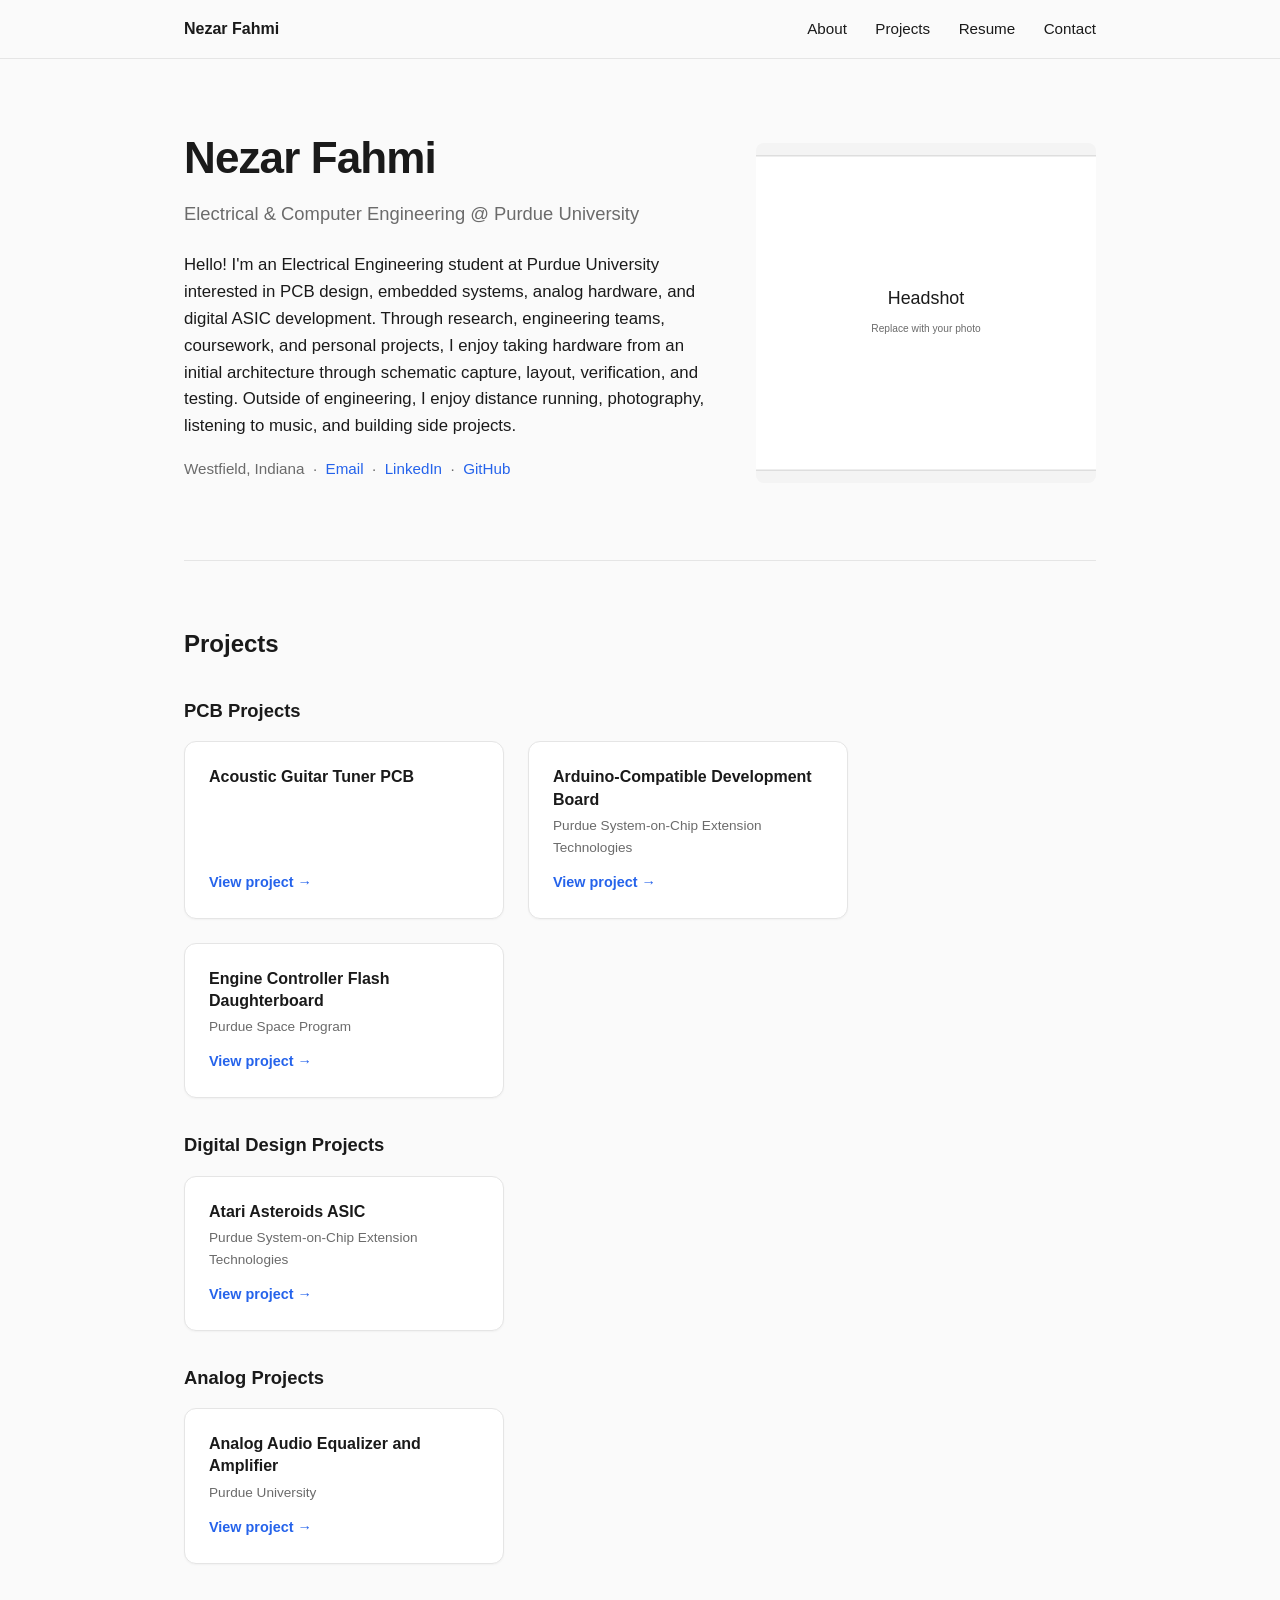
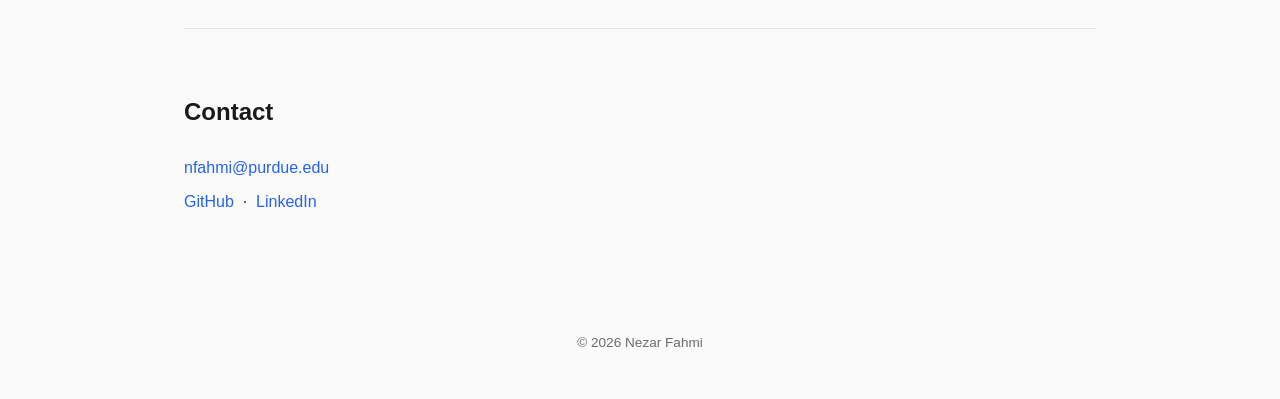
==== index.html @ a5bc90cb "update portfolio" ====
<!DOCTYPE html>
<html lang="en">
<head>
  <meta charset="UTF-8">
  <meta name="viewport" content="width=device-width, initial-scale=1.0">

  <meta
    name="description"
    content="Portfolio of Nezar Fahmi, a Purdue Electrical Engineering student focused on PCB, digital, analog, and embedded hardware design."
  >

  <title>Nezar Fahmi — Portfolio</title>

  <link rel="stylesheet" href="style.css">

  <style>
    .hero {
      display: flex;
      align-items: flex-start;
      justify-content: space-between;
      gap: 48px;
      flex-wrap: wrap;
    }

    .hero-text {
      flex: 1 1 400px;
      min-width: 0;
    }

    .hero-photo {
      flex: 0 0 auto;
      width: 340px;
      height: 340px;
      margin-top: 20px;
    }

    .hero-photo img {
      width: 340px;
      height: 340px;
      object-fit: cover;
      border-radius: 8px;
      display: block;
    }
  </style>

  <script defer>
    document.addEventListener("DOMContentLoaded", () => {
      const introItems = [
        { element: document.querySelector("header"), delay: 30 },
        { element: document.querySelector(".logo"), delay: 90 },
        { element: document.querySelector("nav"), delay: 150 },
        { element: document.querySelector(".hero h1"), delay: 220 },
        { element: document.querySelector(".tagline"), delay: 300 },
        { element: document.querySelector(".bio"), delay: 380 },
        { element: document.querySelector(".about-links"), delay: 470 },
        { element: document.querySelector(".hero-photo"), delay: 300 }
      ].filter((item) => item.element);

      introItems.forEach(({ element, delay }) => {
        element.style.setProperty("--reveal-delay", `${delay}ms`);
      });

      requestAnimationFrame(() => {
        requestAnimationFrame(() => {
          introItems.forEach(({ element }) => {
            element.classList.add("is-visible");
          });
        });
      });

      const scrollItems = [
        document.querySelector("#projects > h2"),
        ...document.querySelectorAll(".project-category"),
        ...document.querySelectorAll(".project-card"),
        document.querySelector("#contact")
      ].filter(Boolean);

      if (!("IntersectionObserver" in window)) {
        scrollItems.forEach((item) => item.classList.add("is-visible"));
        return;
      }

      const observer = new IntersectionObserver(
        (entries, activeObserver) => {
          entries.forEach((entry) => {
            if (!entry.isIntersecting) {
              return;
            }

            entry.target.classList.add("is-visible");
            activeObserver.unobserve(entry.target);
          });
        },
        {
          threshold: 0.08,
          rootMargin: "0px 0px -35px 0px"
        }
      );

      scrollItems.forEach((item) => observer.observe(item));
    });
  </script>
</head>

<body>
<header class="reveal">
  <div class="nav-inner">
    <a href="#" class="logo reveal">Nezar Fahmi</a>

    <nav class="reveal">
      <a href="#about">About</a>
      <a href="#projects">Projects</a>
      <a href="assets/resume.pdf" target="_blank">Resume</a>
      <a href="#contact">Contact</a>
    </nav>
  </div>
</header>

<main>
  <section id="about" class="hero">
    <div class="hero-text">
      <h1 class="reveal">Nezar Fahmi</h1>

      <p class="tagline reveal">
        Electrical &amp; Computer Engineering @ Purdue University
      </p>

      <p class="bio reveal">
        Hello! I'm an Electrical Engineering student at Purdue University
        interested in PCB design, embedded systems, analog hardware, and
        digital ASIC development. Through research, engineering teams,
        coursework, and personal projects, I enjoy taking hardware from an
        initial architecture through schematic capture, layout, verification,
        and testing. Outside of engineering, I enjoy distance running,
        photography, listening to music, and building side projects.
      </p>

      <p class="about-links reveal">
        Westfield, Indiana
        &nbsp;·&nbsp;
        <a href="mailto:nfahmi@purdue.edu">Email</a>
        &nbsp;·&nbsp;
        <a
          href="https://www.linkedin.com/in/nezar-fahmi"
          target="_blank"
          rel="noopener"
        >
          LinkedIn
        </a>
        &nbsp;·&nbsp;
        <a
          href="https://github.com/nezarfahmi"
          target="_blank"
          rel="noopener"
        >
          GitHub
        </a>
      </p>
    </div>

    <div class="hero-photo reveal">
      <img
        src="projects/images/headshot-placeholder.svg"
        alt="Headshot of Nezar Fahmi"
      >
    </div>
  </section>

  <section id="projects" class="projects">
    <h2 class="reveal">Projects</h2>

    <h3 class="project-category reveal">PCB Projects</h3>

    <div class="project-grid">
      <a
        class="project-card reveal"
        href="projects/acoustic-guitar-tuner.html"
      >
        <h4>Acoustic Guitar Tuner PCB</h4>
        <p class="project-meta"></p>
        <span class="view-link">View project →</span>
      </a>

      <a
        class="project-card reveal"
        href="projects/arduino-uno.html"
      >
        <h4>Arduino-Compatible Development Board</h4>
        <p class="project-meta">
          Purdue System-on-Chip Extension Technologies
        </p>
        <span class="view-link">View project →</span>
      </a>

      <a
        class="project-card reveal"
        href="projects/flash-daughterboard.html"
      >
        <h4>Engine Controller Flash Daughterboard</h4>
        <p class="project-meta">Purdue Space Program</p>
        <span class="view-link">View project →</span>
      </a>
    </div>

    <h3 class="project-category reveal">Digital Design Projects</h3>

    <div class="project-grid">
      <a
        class="project-card reveal"
        href="projects/atari-asteroids.html"
      >
        <h4>Atari Asteroids ASIC</h4>
        <p class="project-meta">
          Purdue System-on-Chip Extension Technologies
        </p>
        <span class="view-link">View project →</span>
      </a>
    </div>

    <h3 class="project-category reveal">Analog Projects</h3>

    <div class="project-grid">
      <a
        class="project-card reveal"
        href="projects/audio-equalizer.html"
      >
        <h4>Analog Audio Equalizer and Amplifier</h4>
        <p class="project-meta">Purdue University</p>
        <span class="view-link">View project →</span>
      </a>
    </div>
  </section>

  <section id="contact" class="contact reveal">
    <h2>Contact</h2>

    <p>
      <a href="mailto:nfahmi@purdue.edu">
        nfahmi@purdue.edu
      </a>
    </p>

    <p>
      <a
        href="https://github.com/nezarfahmi"
        target="_blank"
        rel="noopener"
      >
        GitHub
      </a>

      &nbsp;·&nbsp;

      <a
        href="https://www.linkedin.com/in/nezar-fahmi"
        target="_blank"
        rel="noopener"
      >
        LinkedIn
      </a>
    </p>
  </section>
</main>

<footer>
  <p>&copy; 2026 Nezar Fahmi</p>
</footer>
</body>
</html>
---- style.css ----
:root {
  --bg: #fafafa;
  --text: #1a1a1a;
  --muted: #6b6b6b;
  --accent: #2563eb;
  --border: #e5e5e5;
  --max-width: 960px;
  --radius: 12px;
}

* {
  box-sizing: border-box;
}

html {
  scroll-behavior: smooth;
}

body {
  margin: 0;
  background: var(--bg);
  color: var(--text);
  font-family: -apple-system, BlinkMacSystemFont, "Segoe UI", Roboto, Helvetica, Arial, sans-serif;
  line-height: 1.6;
  -webkit-font-smoothing: antialiased;
}

a {
  color: var(--accent);
  text-decoration: none;
}

a:hover {
  text-decoration: underline;
}

/* ---------- Header / nav ---------- */

header {
  position: sticky;
  top: 0;
  background: rgba(250, 250, 250, 0.9);
  backdrop-filter: blur(6px);
  border-bottom: 1px solid var(--border);
  z-index: 10;
}

.nav-inner {
  max-width: var(--max-width);
  margin: 0 auto;
  padding: 1rem 1.5rem;
  display: flex;
  justify-content: space-between;
  align-items: center;
}

.logo {
  font-weight: 700;
  color: var(--text);
}

nav a {
  color: var(--text);
  margin-left: 1.5rem;
  font-size: 0.95rem;
}

/* ---------- Layout shell ---------- */

main {
  max-width: var(--max-width);
  margin: 0 auto;
  padding: 0 1.5rem;
}

section {
  padding: 4rem 0;
  border-bottom: 1px solid var(--border);
}

section:last-of-type {
  border-bottom: none;
}

/* ---------- Hero ---------- */

.hero h1 {
  font-size: 2.75rem;
  margin: 0 0 0.35rem;
  letter-spacing: -0.02em;
}

.tagline {
  color: var(--muted);
  font-size: 1.15rem;
  margin: 0 0 1.5rem;
}

.bio {
  font-size: 1.05rem;
  max-width: 60ch;
}

.bio-placeholder {
  color: var(--muted);
  font-style: italic;
  font-size: 0.95rem;
}

.about-links {
  color: var(--muted);
  font-size: 0.95rem;
}

h2 {
  font-size: 1.5rem;
  margin: 0 0 1.5rem;
}

/* ---------- Project grid ---------- */

.project-grid {
  display: grid;
  grid-template-columns: repeat(2, 320px);
  justify-content: start;
  gap: 1.5rem;
}

.project-category {
  margin: 2rem 0 1rem;
  font-size: 1.15rem;
}

.project-card {
  display: flex;
  flex-direction: column;
  padding: 1.5rem;
  border: 1px solid var(--border);
  border-radius: var(--radius);
  background: #ffffff;
  color: var(--text);
  box-shadow: 0 1px 2px rgba(0, 0, 0, 0.04);
  translate: 0 0;
  transition:
    border-color 0.15s ease,
    box-shadow 0.15s ease,
    translate 0.15s ease;
}

.project-card:hover {
  border-color: var(--accent);
  translate: 0 -2px;
  box-shadow: 0 8px 20px rgba(0, 0, 0, 0.08);
  text-decoration: none;
}

.project-card h3,
.project-card h4 {
  margin: 0 0 0.25rem;
  font-size: 1rem;
  line-height: 1.4;
}

.project-meta {
  color: var(--muted);
  font-size: 0.85rem;
  margin: 0 0 0.75rem;
}

.project-card p:last-child {
  margin-bottom: 0.75rem;
  flex-grow: 1;
}

.view-link {
  display: inline-block;
  color: var(--accent);
  font-size: 0.9rem;
  font-weight: 600;
  margin-top: auto;
}

/* ---------- Project detail pages ---------- */

.back-link {
  display: inline-block;
  margin: 2rem 0 0;
  font-size: 0.9rem;
}

.project-detail h1 {
  font-size: 2rem;
  margin: 1rem 0 0.25rem;
}

.project-detail .project-meta {
  margin-bottom: 2rem;
}

.gallery {
  display: grid;
  grid-template-columns: repeat(auto-fit, minmax(240px, 1fr));
  gap: 1rem;
  margin: 1.5rem 0 2rem;
}

.gallery figure {
  margin: 0;
}

.gallery img {
  width: 100%;
  aspect-ratio: 4 / 3;
  object-fit: contain;
  background: #ffffff;
  border: 1px solid var(--border);
  border-radius: var(--radius);
  display: block;
  padding: 0.5rem;
}

.gallery figcaption {
  margin-top: 0.4rem;
  font-size: 0.8rem;
  color: var(--muted);
  text-align: center;
}

.photo-placeholder {
  aspect-ratio: 4 / 3;
  border: 1px dashed var(--border);
  border-radius: var(--radius);
  background: #f2f2f2;
  color: var(--muted);
  display: flex;
  align-items: center;
  justify-content: center;
  font-size: 0.85rem;
  text-align: center;
  padding: 1rem;
}

.project-detail h2 {
  font-size: 1.2rem;
  margin: 2rem 0 0.75rem;
}

.project-detail ul {
  padding-left: 1.25rem;
}

.project-detail li {
  margin-bottom: 0.5rem;
}

.detail-placeholder {
  color: var(--muted);
  font-style: italic;
  font-size: 0.95rem;
}

/* ---------- Contact / footer ---------- */

.contact p {
  margin: 0.5rem 0;
}

footer {
  text-align: center;
  color: var(--muted);
  font-size: 0.85rem;
  padding: 2rem 0;
}

/* ---------- Fade behavior ---------- */

.reveal {
  opacity: 0;
  transform: translateY(12px);
  transition:
    opacity 620ms cubic-bezier(0.22, 1, 0.36, 1),
    transform 620ms cubic-bezier(0.22, 1, 0.36, 1);
  transition-delay: var(--reveal-delay, 0ms);
}

.reveal.is-visible {
  opacity: 1;
  transform: translateY(0);
}

header.reveal {
  transform: translateY(-8px);
}

header.reveal.is-visible {
  transform: translateY(0);
}

.project-card.reveal {
  transition:
    opacity 620ms cubic-bezier(0.22, 1, 0.36, 1),
    transform 620ms cubic-bezier(0.22, 1, 0.36, 1),
    border-color 0.15s ease,
    box-shadow 0.15s ease,
    translate 0.15s ease;
}

.project-card.reveal:hover {
  border-color: var(--accent);
  translate: 0 -2px;
  box-shadow: 0 8px 20px rgba(0, 0, 0, 0.08);
  text-decoration: none;
}

/* ---------- Responsive ---------- */

@media (max-width: 760px) {
  .project-grid {
    grid-template-columns: repeat(2, minmax(0, 1fr));
  }
}

@media (max-width: 640px) {
  .hero h1 {
    font-size: 2rem;
  }

  section {
    padding: 2.5rem 0;
  }

  nav a {
    margin-left: 1rem;
  }

  .project-grid {
    grid-template-columns: 1fr;
  }

  .project-card {
    min-height: 0;
  }
}

@media (prefers-reduced-motion: reduce) {
  html {
    scroll-behavior: auto;
  }

  .reveal {
    opacity: 1;
    transform: none;
    transition: none;
  }

  .project-card,
  .project-card.reveal {
    transition: none;
  }
}
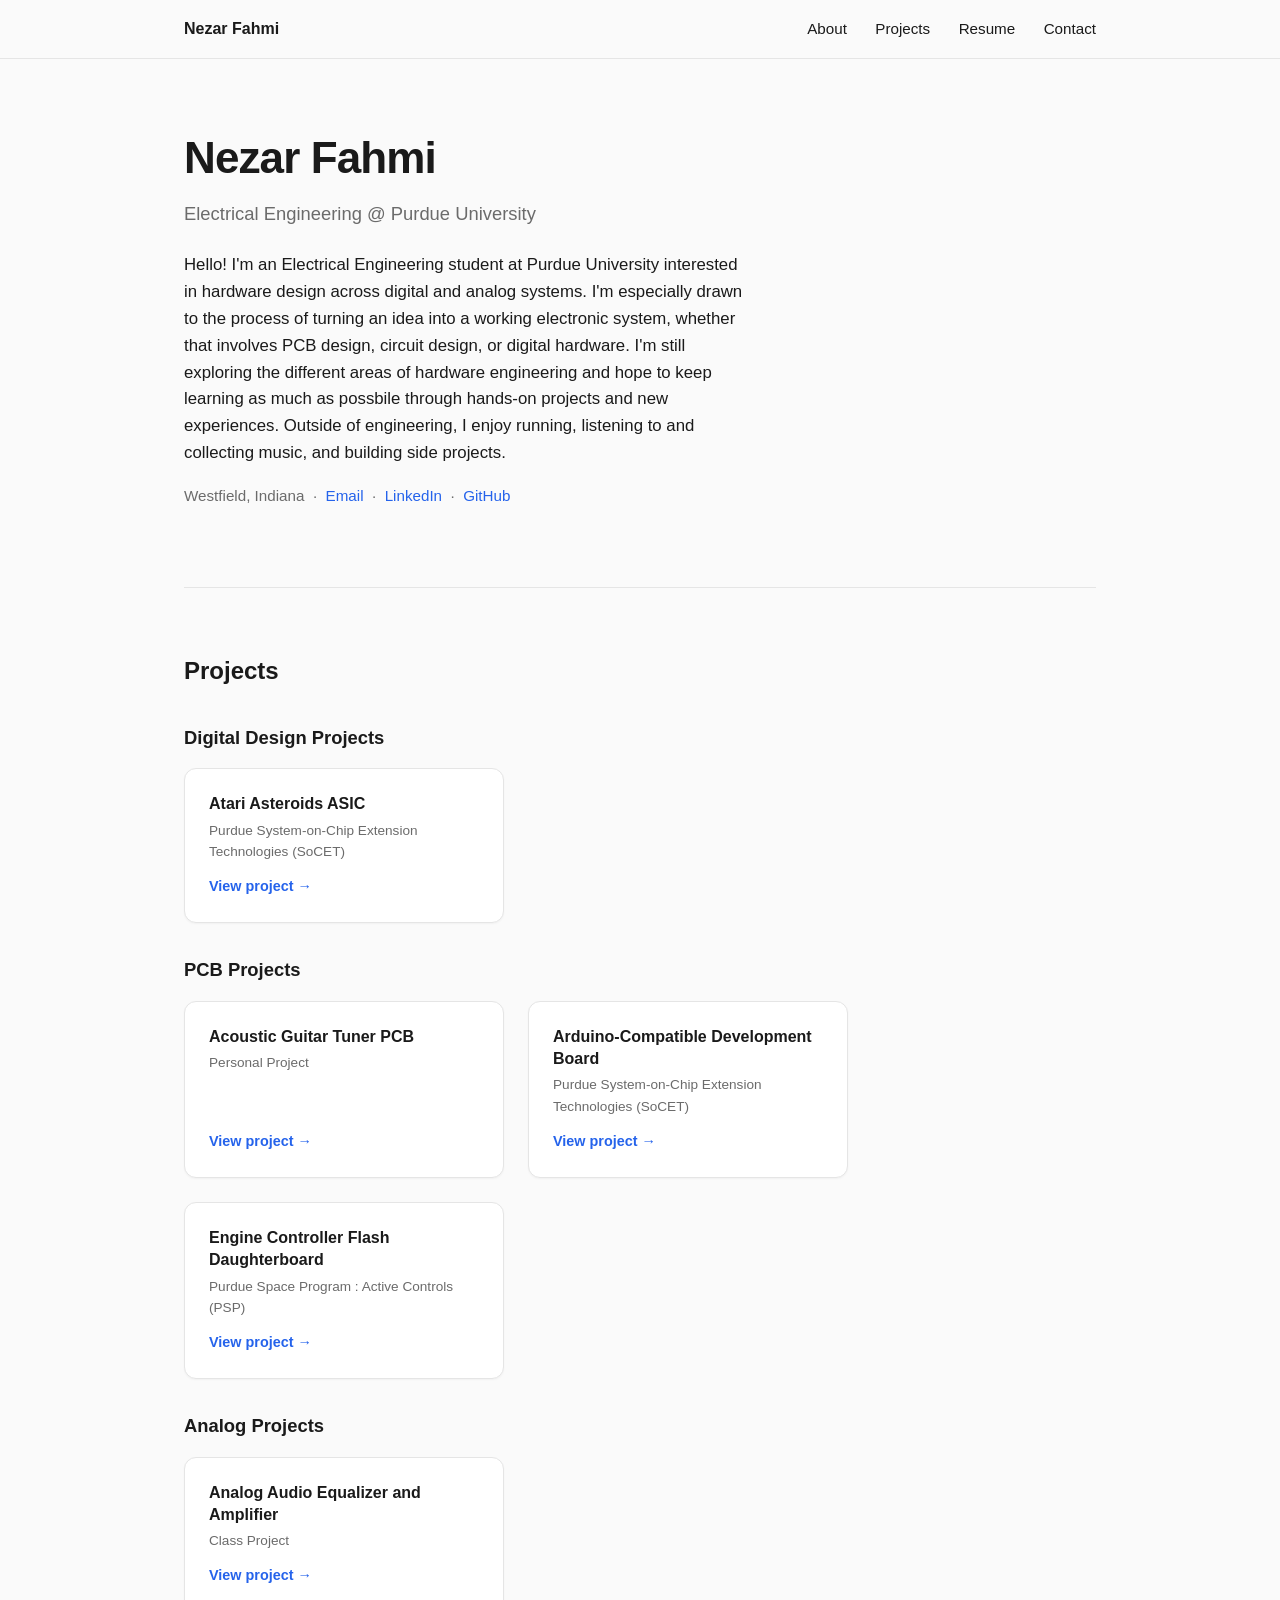
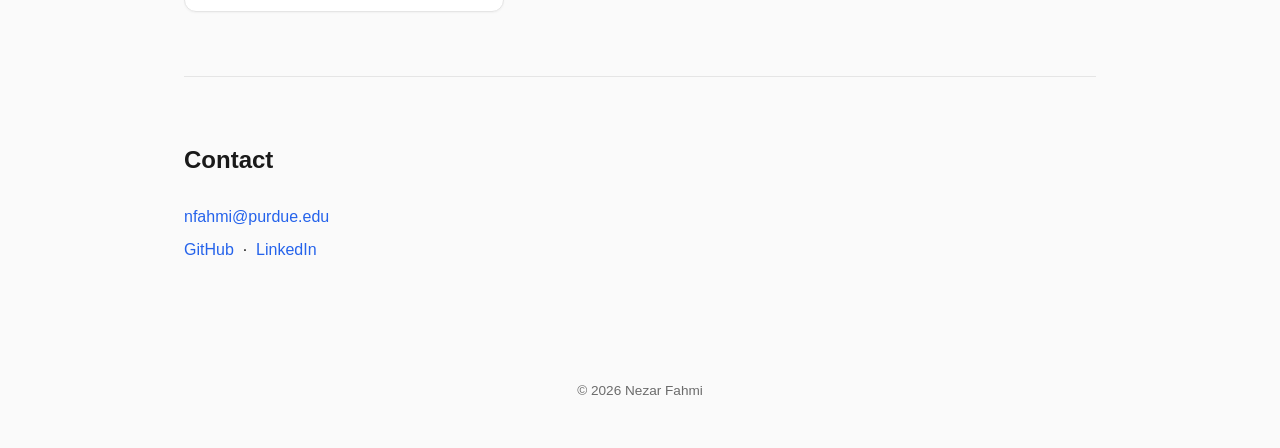
==== commit 822f988a: "update home page and audio equalizer" ====
--- a/index.html
+++ b/index.html
@@ -122,17 +122,16 @@
       <h1 class="reveal">Nezar Fahmi</h1>
 
       <p class="tagline reveal">
-        Electrical &amp; Computer Engineering @ Purdue University
+        Electrical Engineering @ Purdue University
       </p>
 
       <p class="bio reveal">
         Hello! I'm an Electrical Engineering student at Purdue University
-        interested in PCB design, embedded systems, analog hardware, and
-        digital ASIC development. Through research, engineering teams,
-        coursework, and personal projects, I enjoy taking hardware from an
-        initial architecture through schematic capture, layout, verification,
-        and testing. Outside of engineering, I enjoy distance running,
-        photography, listening to music, and building side projects.
+        interested in hardware design across digital and analog systems.
+        I'm especially drawn to the process of turning an idea into a working
+        electronic system, whether that involves PCB design, circuit design, or digital hardware.
+        I'm still exploring the different areas of hardware engineering and hope to keep learning as much as possbile
+        through hands-on projects and new experiences. Outside of engineering, I enjoy running, listening to and collecting music, and building side projects.
       </p>
 
       <p class="about-links reveal">
@@ -157,18 +156,26 @@
         </a>
       </p>
     </div>
-
-    <div class="hero-photo reveal">
-      <img
-        src="projects/images/headshot-placeholder.svg"
-        alt="Headshot of Nezar Fahmi"
-      >
-    </div>
   </section>
 
   <section id="projects" class="projects">
     <h2 class="reveal">Projects</h2>
 
+    <h3 class="project-category reveal">Digital Design Projects</h3>
+
+    <div class="project-grid">
+      <a
+        class="project-card reveal"
+        href="projects/atari-asteroids.html"
+      >
+        <h4>Atari Asteroids ASIC</h4>
+        <p class="project-meta">
+          Purdue System-on-Chip Extension Technologies (SoCET)
+        </p>
+        <span class="view-link">View project →</span>
+      </a>
+    </div>
+
     <h3 class="project-category reveal">PCB Projects</h3>
 
     <div class="project-grid">
@@ -177,7 +184,7 @@
         href="projects/acoustic-guitar-tuner.html"
       >
         <h4>Acoustic Guitar Tuner PCB</h4>
-        <p class="project-meta"></p>
+        <p class="project-meta">Personal Project</p>
         <span class="view-link">View project →</span>
       </a>
 
@@ -187,7 +194,7 @@
       >
         <h4>Arduino-Compatible Development Board</h4>
         <p class="project-meta">
-          Purdue System-on-Chip Extension Technologies
+          Purdue System-on-Chip Extension Technologies (SoCET)
         </p>
         <span class="view-link">View project →</span>
       </a>
@@ -197,35 +204,20 @@
         href="projects/flash-daughterboard.html"
       >
         <h4>Engine Controller Flash Daughterboard</h4>
-        <p class="project-meta">Purdue Space Program</p>
-        <span class="view-link">View project →</span>
-      </a>
-    </div>
-
-    <h3 class="project-category reveal">Digital Design Projects</h3>
+        <p class="project-meta">Purdue Space Program : Active Controls (PSP)</p>
+        <span class="view-link">View project →</span>
+      </a>
+    </div>
+
+    <h3 class="project-category reveal">Analog Projects</h3>
 
     <div class="project-grid">
       <a
         class="project-card reveal"
-        href="projects/atari-asteroids.html"
-      >
-        <h4>Atari Asteroids ASIC</h4>
-        <p class="project-meta">
-          Purdue System-on-Chip Extension Technologies
-        </p>
-        <span class="view-link">View project →</span>
-      </a>
-    </div>
-
-    <h3 class="project-category reveal">Analog Projects</h3>
-
-    <div class="project-grid">
-      <a
-        class="project-card reveal"
         href="projects/audio-equalizer.html"
       >
         <h4>Analog Audio Equalizer and Amplifier</h4>
-        <p class="project-meta">Purdue University</p>
+        <p class="project-meta">Class Project</p>
         <span class="view-link">View project →</span>
       </a>
     </div>
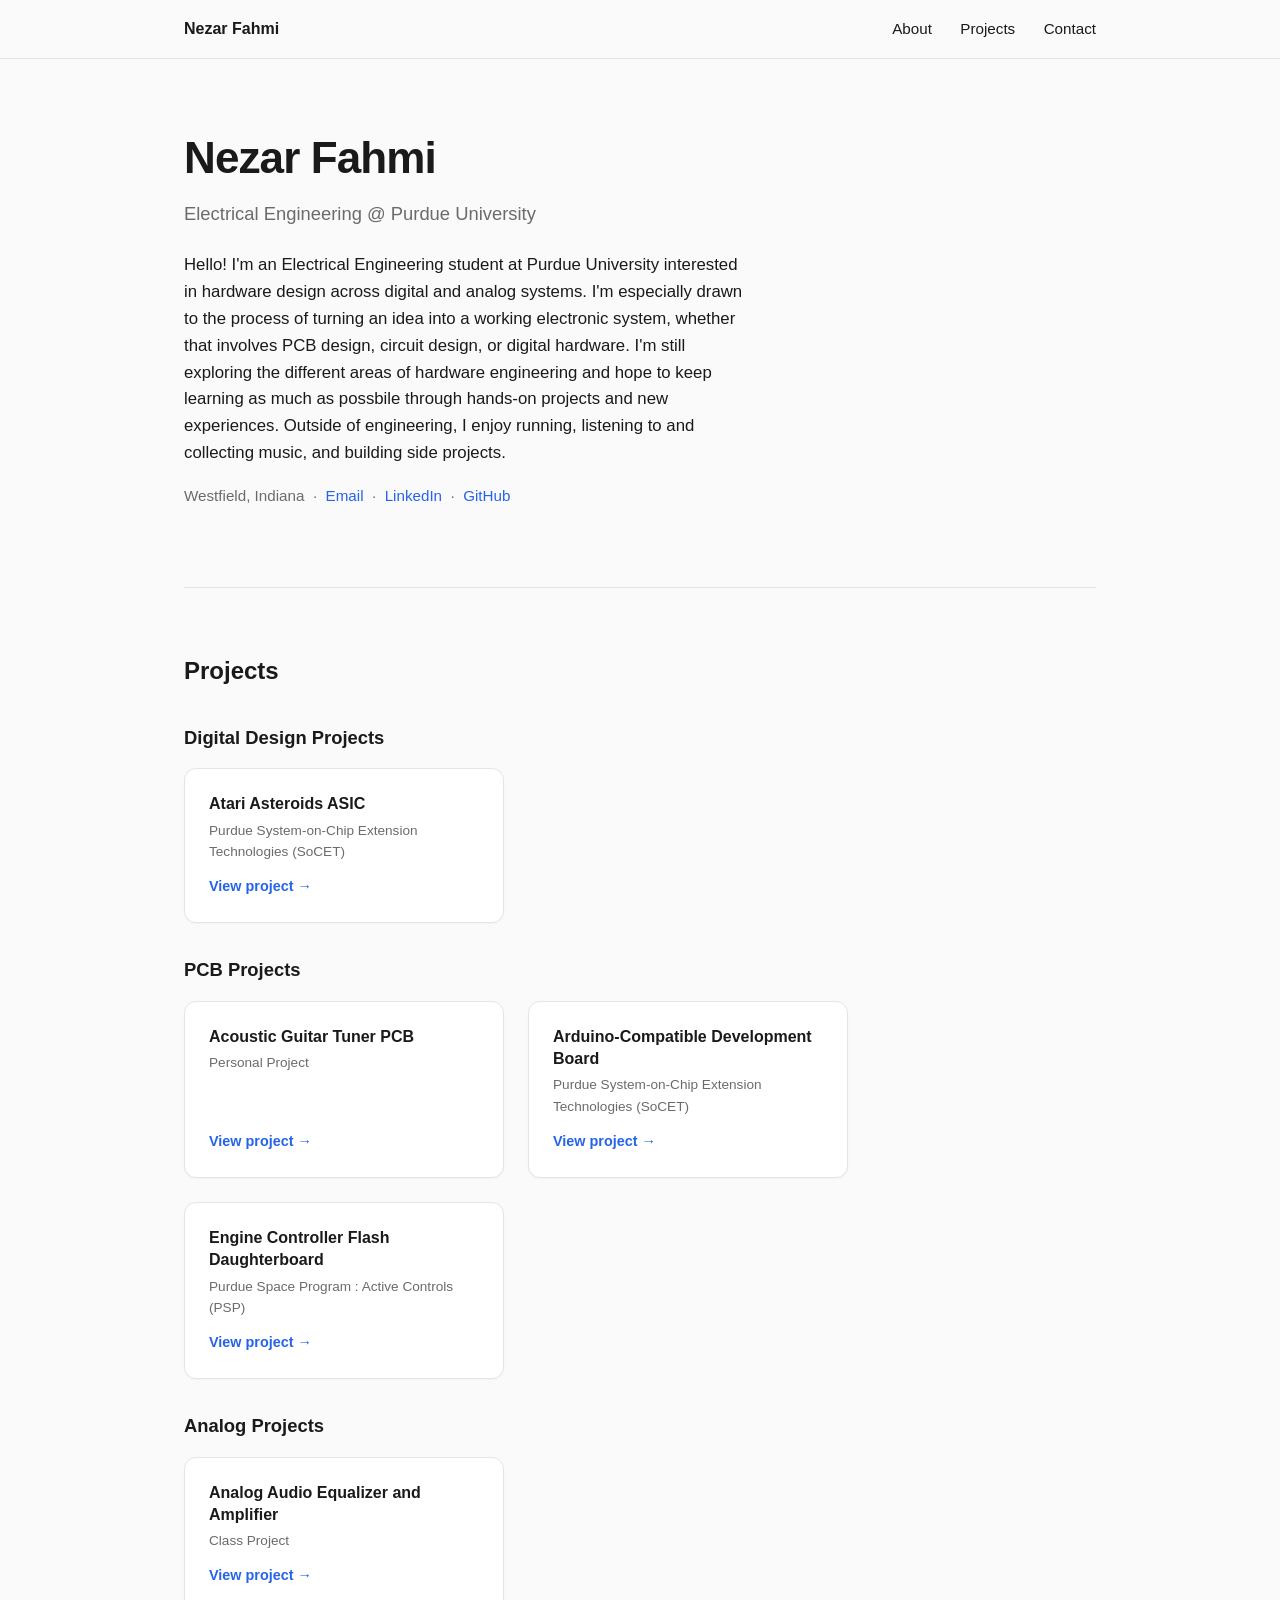
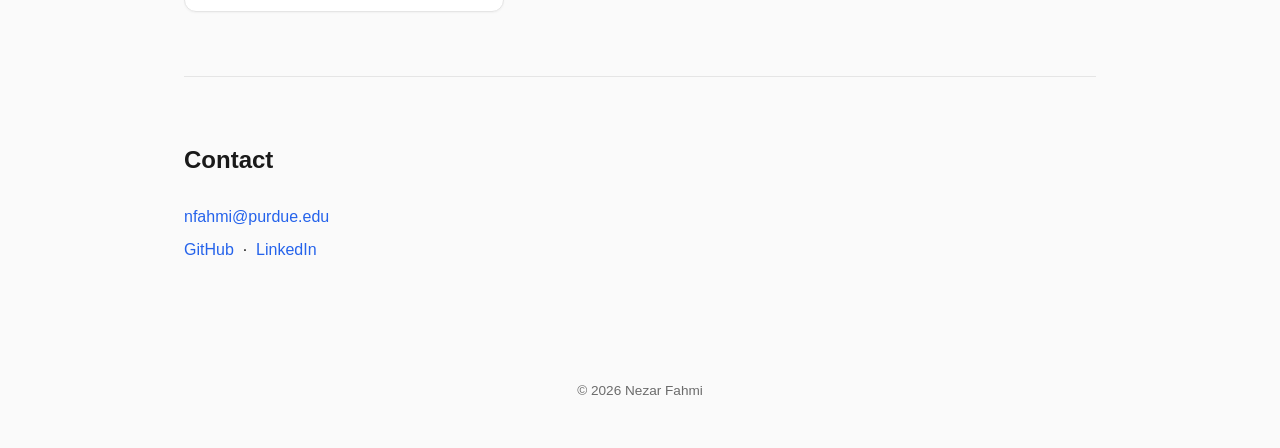
==== commit 4aaf32e0: "update ui, finish atari project" ====
--- a/index.html
+++ b/index.html
@@ -110,7 +110,6 @@
     <nav class="reveal">
       <a href="#about">About</a>
       <a href="#projects">Projects</a>
-      <a href="assets/resume.pdf" target="_blank">Resume</a>
       <a href="#contact">Contact</a>
     </nav>
   </div>
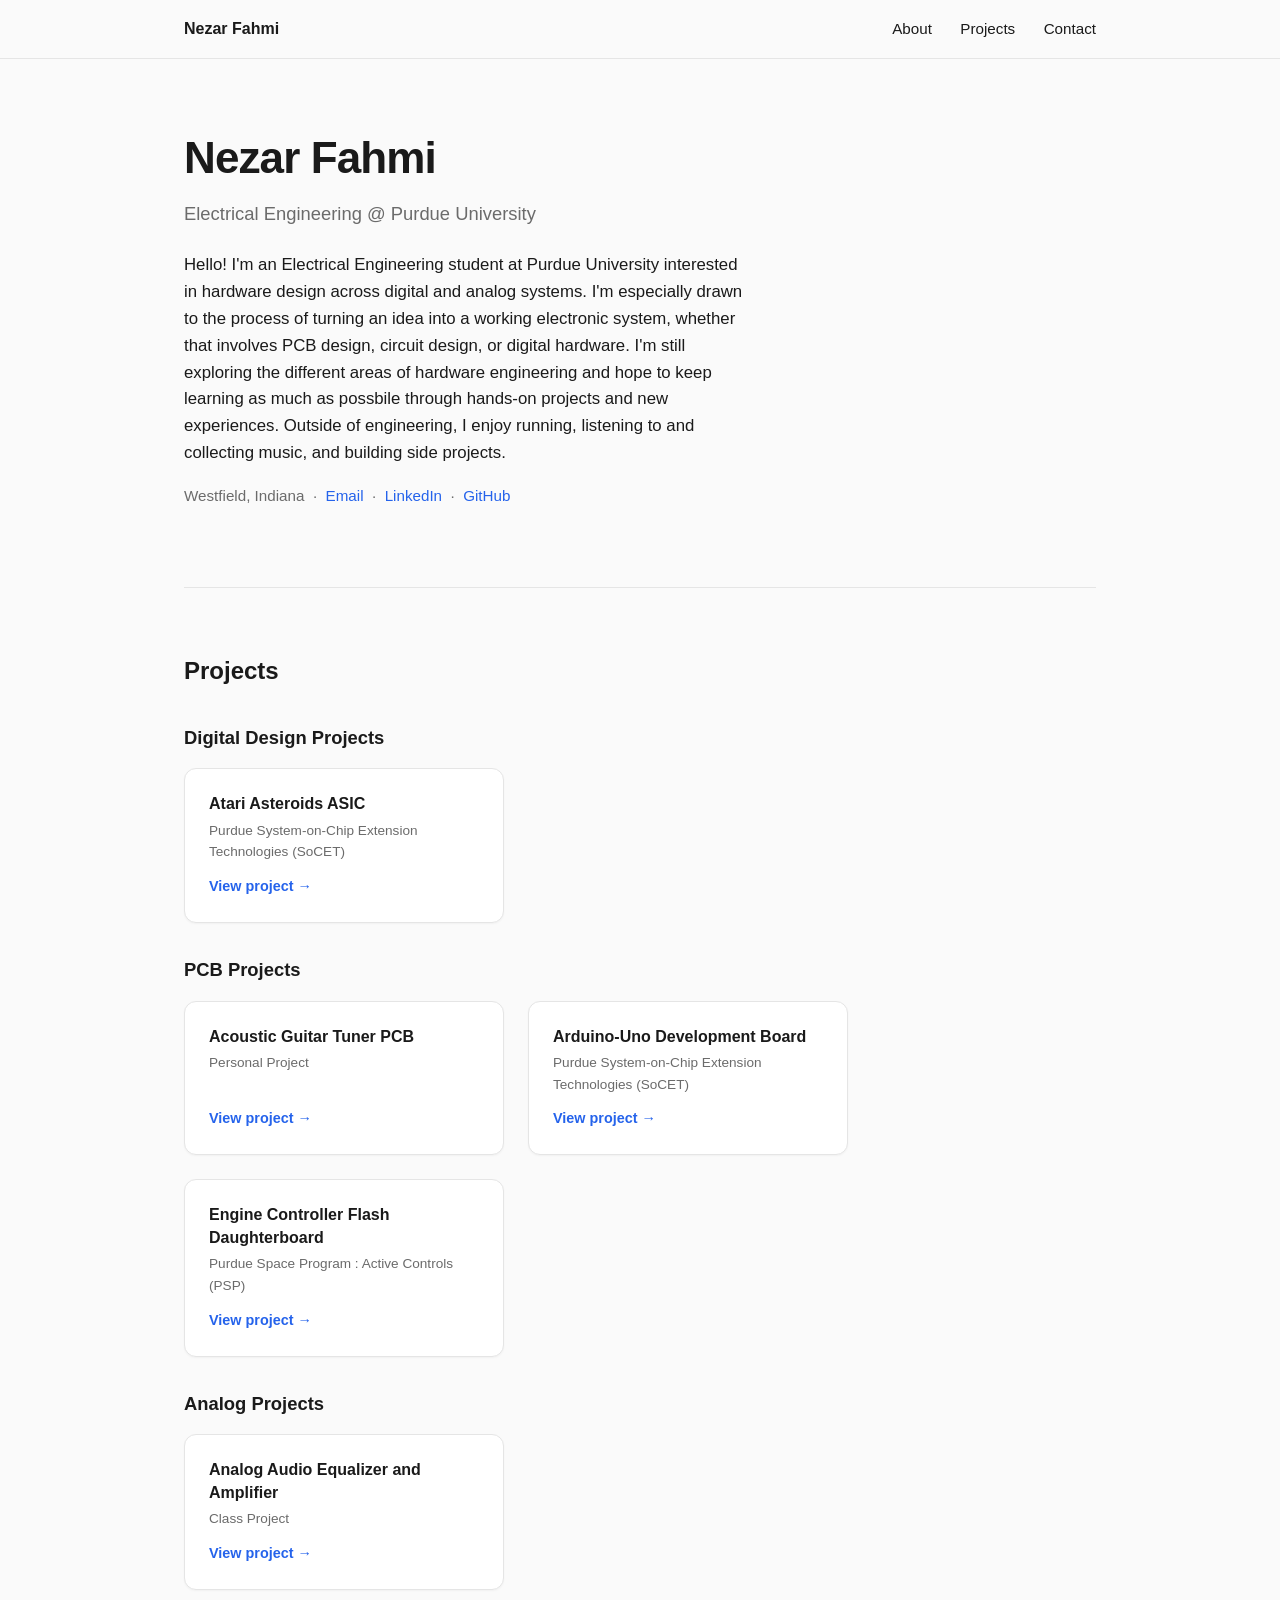
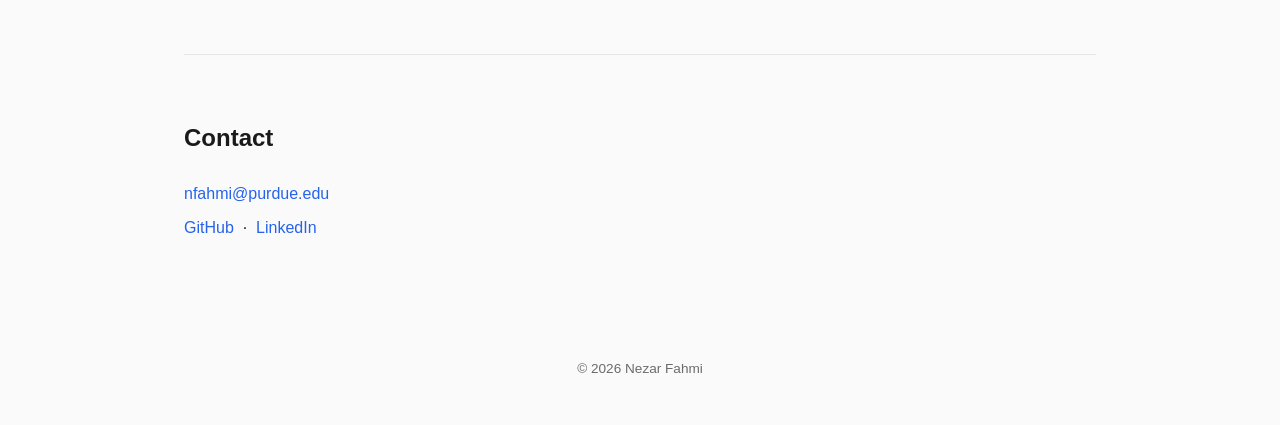
==== commit b95d4032: "update guitar tuner pcb images" ====
--- a/index.html
+++ b/index.html
@@ -191,7 +191,7 @@
         class="project-card reveal"
         href="projects/arduino-uno.html"
       >
-        <h4>Arduino-Compatible Development Board</h4>
+        <h4>Arduino-Uno Development Board</h4>
         <p class="project-meta">
           Purdue System-on-Chip Extension Technologies (SoCET)
         </p>
